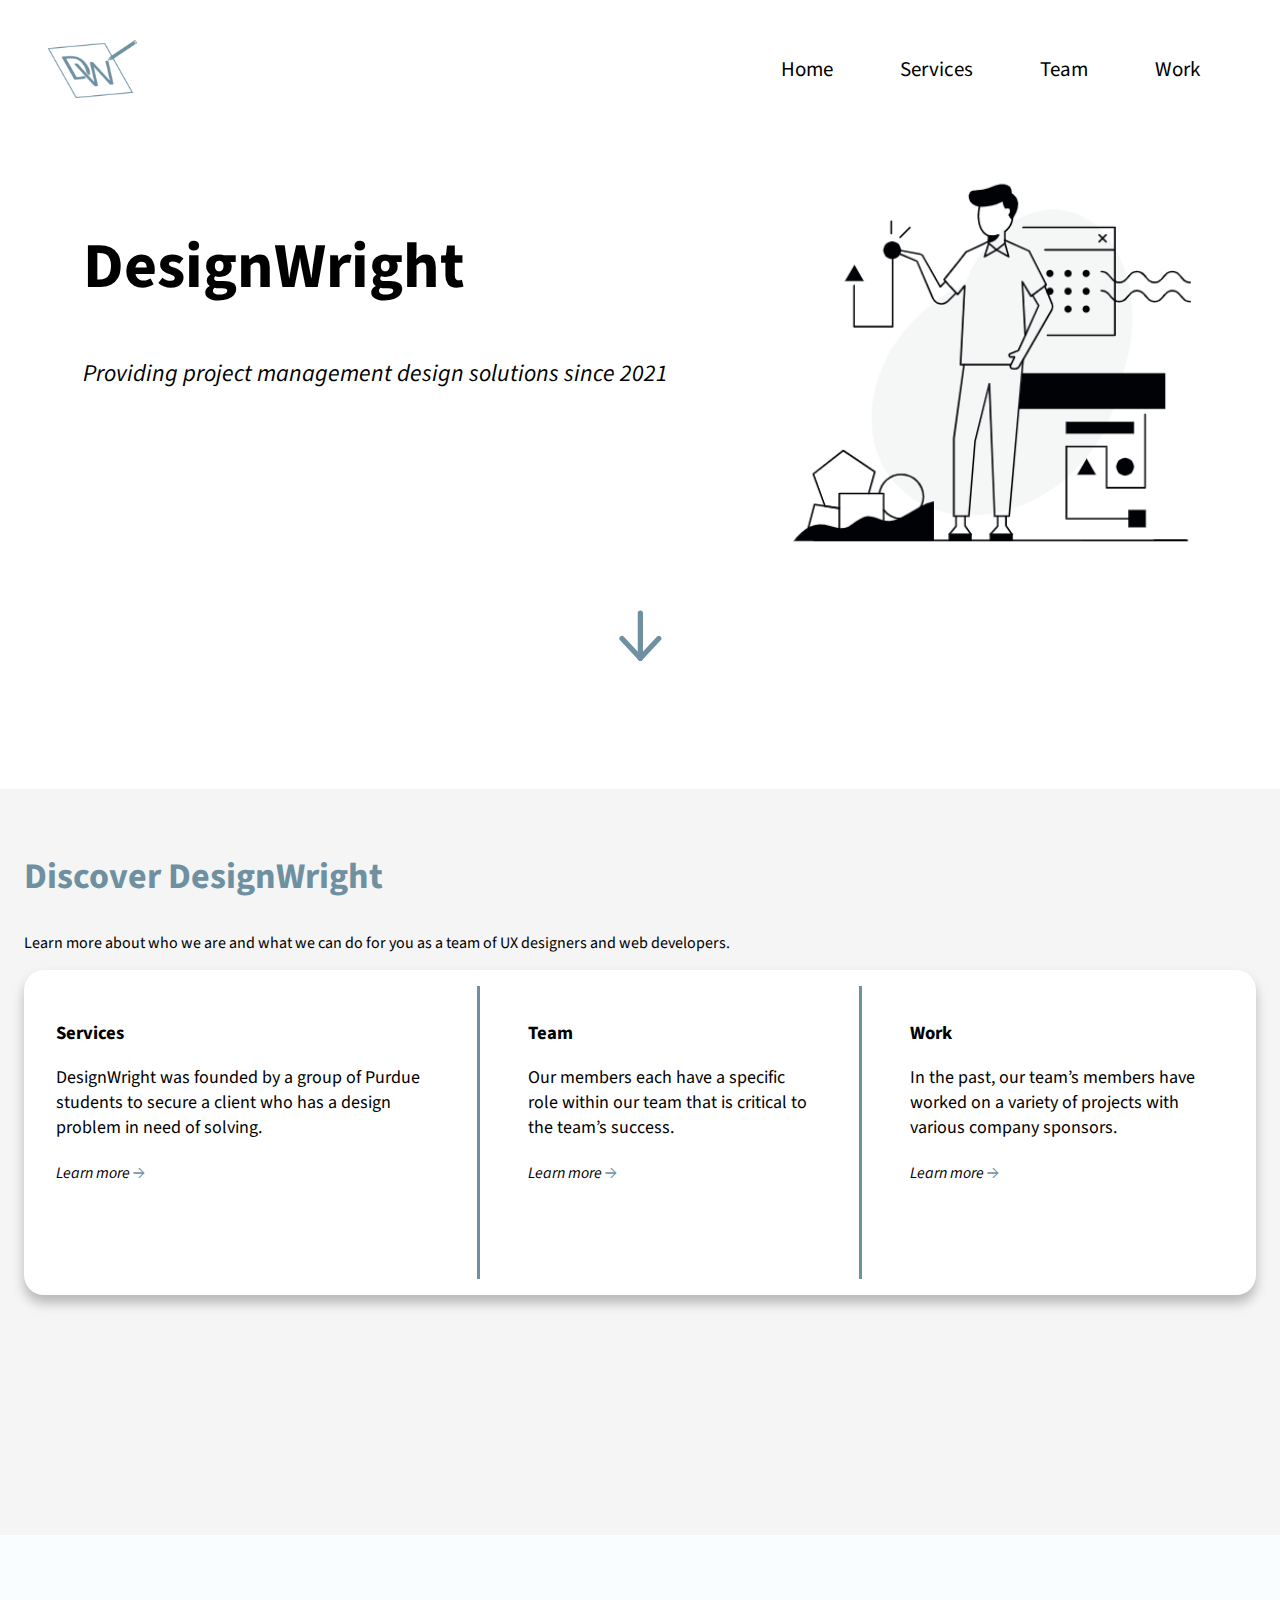
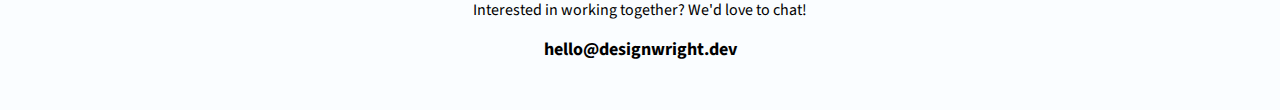
==== index.html @ fab20cf0 "Revised home page" ====
<!DOCTYPE html>
<html lang="en">
<head>
  <meta charset="UTF-8">
  <meta http-equiv="X-UA-Compatible" content="IE=edge">
  <meta name="viewport" content="width=device-width, initial-scale=1.0">
  <meta name="description" content="DesignWright's website for CGT41101 at Purdue University - West Lafayette, Indiana. Ariana Eskew, Anika Antony, Angela Zhou, Katie Jewell, Jake Donovan, Brandon Nguyen">
  <title>DesignWright | Home</title>
  <link rel="shortcut icon" href="./assets/logo/logo-2.png" type="image/x-icon">
  <link href="https://fonts.googleapis.com/icon?family=Material+Icons"rel="stylesheet">
  <link rel="stylesheet" href="./css/main.css" media="all">
  <script src="./js/jquery-3.6.0.min.js" defer></script>
  <script src="./js/script.js" defer></script>
</head>
<body>

  <!-- GLOBAL HEADER -->
  <header>
    <a href="/"><img class="logo" src="./assets/logo/final-logo.svg" alt="logo of DesignWright"></a>
    <div class="menu-btns">
      <button id="open-menu-btn">
        <span class="material-icons">menu</span>
      </button>
      <button id="close-menu-btn">
        <span class="material-icons">close</span>
      </button>
    </div>
    <div id="nav-container">
      <nav>
        <a href="/">Home</a>
        <a href="/services/">Services</a>
        <a href="/team/">Team</a>
        <a href="/work/">Work</a>
      </nav>
    </div>
  </header>
  <!-- GLOBAL HEADER -->
  
  <main>
    <section>
      <div>
        <h1>DesignWright</h1>
        <p>Providing project management design solutions since 2021</p>
      </div>
      <div>
        <img src="./assets/home/home-hero.svg" alt="">
      </div>
    </section>
    <div class="down-arrow">
      <img src="./assets/home/down-arrow.svg" alt="">
    </div>
    <section>
      <h2>Discover DesignWright</h2>
      <p>Learn more about who we are and what we can do for you as a team of UX designers and web developers.</p>
      <div class="panels">
        <div>
          <h3>Services</h3>
          <p>DesignWright was founded by a group of Purdue students to secure a client who has a design problem in need of solving.</p>
          <a href="/services/">Learn more <span>&rarr;</span></a>
        </div>
        <img class="divider-line" src="./assets/home/divider.svg" alt="">
        <div>
          <h3>Team</h3>
          <p>Our members each have a specific role within our team that is critical to the team’s success. </p>
          <a href="./team/">Learn more <span>&rarr;</span></a>
        </div>
        <img class="divider-line" src="./assets/home/divider.svg" alt="">
        <div>
          <h3>Work</h3>
          <p>In the past, our team’s members have worked on a variety of projects with various company sponsors. </p>
          <a href="./work/">Learn more <span>&rarr;</span></a>
        </div>
      </div>
    </section>
  </main>

  <!-- GLOBAL FOOTER -->
  <footer>
    <p>Interested in working together? We'd love to chat!</p>
    <a href="mailto:hello@designwright.dev">hello@designwright.dev</a>
  </footer>
  <!-- GLOBAL FOOTER -->
  
</body>
</html>
---- css/main.css ----
/* Mobile First Design */

/* Import Source Sans Pro font from Google Fonts */
@import url('https://fonts.googleapis.com/css2?family=Source+Sans+Pro:ital,wght@0,200;0,300;0,400;0,700;1,200;1,300;1,400;1,700&display=swap');

:root {
  --accent: #6E90A0;
}

* {
  box-sizing: border-box;
  font-family: 'Source Sans Pro', sans-serif;
  /* outline: 1px red solid; */
}

body {
  margin: 0;
}

img {
  max-width: 100%;
  display: block;
}

header {
  margin-top: 1rem;
  margin-bottom: 2rem;
}

.logo {
  margin-left: 24px;
}

#open-menu-btn, #close-menu-btn {
  position: absolute;
  top: 0;
  right: 0;
  z-index: 2;
  border: none;
  padding: 1rem;
  background-color: #fff;
}

#close-menu-btn {
  box-shadow: -4px 0 2px -2px rgba(0, 0, 0, 0.25);
  border-left: 1px solid var(--accent);
}

#open-menu-btn > span, #close-menu-btn > span {
  font-size: 3.2rem;
  color: var(--accent);
}

#close-menu-btn {
  display: none;
}

#nav-container {
  display: none;
  position: absolute;
  background-color: #fff;
  box-shadow: 0px 4px 6px rgba(0, 0, 0, 0.25);
  top: 87px;
  width: 100%;
}

nav > a {
  display: block;
  color: inherit;
  text-decoration: none;
  text-align: center;
  padding: 2rem;
  font-size: 36px;
  border-bottom: 1px solid var(--accent);
}

nav > a:first-child {
  border-top: 1px solid var(--accent);
}

section {
  padding: 1.5rem;
}

footer {
  background-color: #fAfdff;
  text-align: center;
  padding: 3rem 0;
}

footer > a {
  text-decoration: none;
  color: inherit;
  font-weight: bold;
  font-size: 18px;
}

main > section:nth-child(1) {
  display: flex;
}

main > section:nth-child(3) {
  padding-bottom: 5rem;
}

main > section:nth-child(3) > h2 {
  text-align: center;
  color: var(--accent);
}

.down-arrow {
  display: flex;
  justify-content: center;
  margin-top: 2.5rem;
  margin-bottom: 8rem;
}

.panels {
  display: flex;
  flex-direction: column;
  gap: 32px;
}

.panels > div {
  box-shadow: 0px 4px 15px rgba(0, 0, 0, 0.25);
  border-radius: 7px;
  padding: 1rem;
}

.panels > div > h3 {
  color: var(--accent);
}

.panels > div > a {
  text-decoration: none;
  color: inherit;
  font-style: italic;
}

.panels > div > a > span {
  color: var(--accent);
  font-size: 20px;
}

.divider-line { 
  display: none; 
}

@media (min-width: 1024px) {

  .menu-btns {
    display: none;
  }
  
  .logo {
    margin: 0;
  }

  #nav-container {
    display: block;
    position: static;
    box-shadow: none;
    width: inherit;
  }
  
  header {
    display: flex;
    align-items: center;
    justify-content: space-between;
    padding: 1.5rem 3rem;
  }

  nav > a {
    border: none;
    display: inline;
    font-size: 21px;
  }

  nav > a:first-child {
    border: none;
  }

  main > section:nth-child(1) {
    justify-content: space-around;
  }

  main > section:nth-child(1) h1 {
    font-size: 64px;
  }

  main > section:nth-child(1) p {
    font-size: 24px;
    font-style: italic;
  }

  main > section:nth-child(3) {
    background-color: #F5F5F5;
    padding-top: 2rem;
    padding-bottom: 15rem;
  }

  main > section:nth-child(3) > h2 {
    text-align: inherit;
    font-size: 36px;
  }

  main > section:nth-child(3) > p {
    font-size: 16px;
  }

  .panels {
    flex-direction: row;
    box-shadow: 0px 8px 12px rgba(0, 0, 0, 0.25);
    border-radius: 20px;
    padding: 1rem;
    background-color: #fff;
  }

  .panels > div {
    box-shadow: none;
    border-radius: 0;
    padding: 1rem;
  }

  .panels > div > h3 {
    color: inherit;
  }

  .panels > div > p {
    font-size: 18px;
  }

  .divider-line {
    display: inline;
  }


}
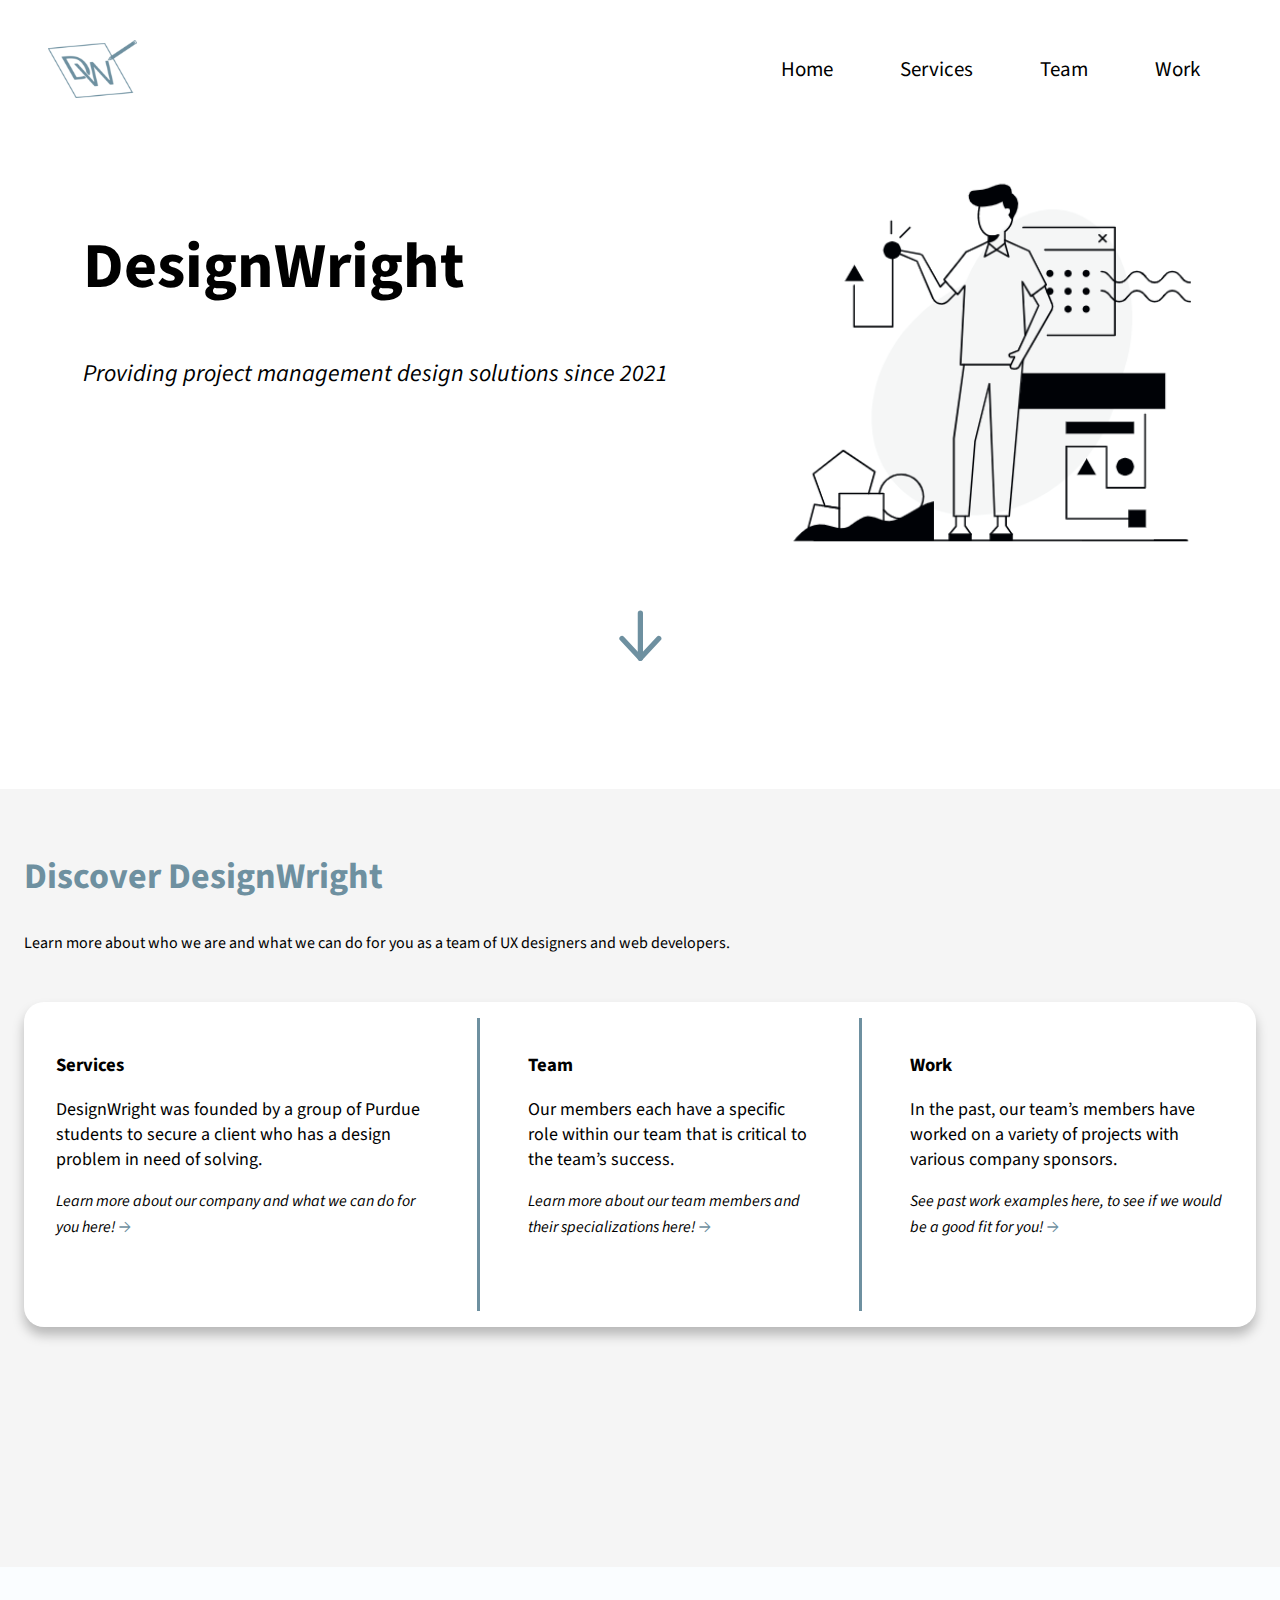
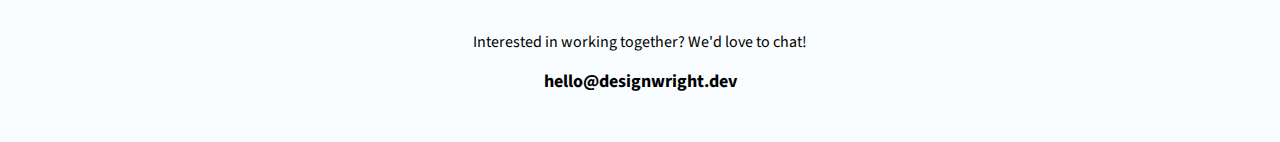
==== commit 90d1941d: "Update the content of the links and create a new div for section header" ====
--- a/index.html
+++ b/index.html
@@ -8,7 +8,8 @@
   <title>DesignWright | Home</title>
   <link rel="shortcut icon" href="./assets/logo/logo-2.png" type="image/x-icon">
   <link href="https://fonts.googleapis.com/icon?family=Material+Icons"rel="stylesheet">
-  <link rel="stylesheet" href="./css/main.css" media="all">
+  <link rel="stylesheet" href="./css/global.css" media="all">
+  <link rel="stylesheet" href="./css/home.css" media="all">
   <script src="./js/jquery-3.6.0.min.js" defer></script>
   <script src="./js/script.js" defer></script>
 </head>
@@ -28,7 +29,7 @@
     <div id="nav-container">
       <nav>
         <a href="/">Home</a>
-        <a href="/services/">Services</a>
+        <a href="/about/">Services</a>
         <a href="/team/">Team</a>
         <a href="/work/">Work</a>
       </nav>
@@ -50,25 +51,27 @@
       <img src="./assets/home/down-arrow.svg" alt="">
     </div>
     <section>
-      <h2>Discover DesignWright</h2>
-      <p>Learn more about who we are and what we can do for you as a team of UX designers and web developers.</p>
+      <div class="section-header">
+        <h2>Discover DesignWright</h2>
+        <p>Learn more about who we are and what we can do for you as a team of UX designers and web developers.</p>
+      </div>
       <div class="panels">
         <div>
           <h3>Services</h3>
           <p>DesignWright was founded by a group of Purdue students to secure a client who has a design problem in need of solving.</p>
-          <a href="/services/">Learn more <span>&rarr;</span></a>
+          <a href="/about/">Learn more about our company and what we can do for you here! <span>&rarr;</span></a>
         </div>
         <img class="divider-line" src="./assets/home/divider.svg" alt="">
         <div>
           <h3>Team</h3>
           <p>Our members each have a specific role within our team that is critical to the team’s success. </p>
-          <a href="./team/">Learn more <span>&rarr;</span></a>
+          <a href="/team/">Learn more about our team members and their specializations here! <span>&rarr;</span></a>
         </div>
         <img class="divider-line" src="./assets/home/divider.svg" alt="">
         <div>
           <h3>Work</h3>
           <p>In the past, our team’s members have worked on a variety of projects with various company sponsors. </p>
-          <a href="./work/">Learn more <span>&rarr;</span></a>
+          <a href="/work/">See past work examples here, to see if we would be a good fit for you! <span>&rarr;</span></a>
         </div>
       </div>
     </section>
--- a/css/global.css
+++ b/css/global.css
@@ -0,0 +1,132 @@
+/* Mobile First Design */
+
+/* Import Source Sans Pro font from Google Fonts */
+@import url('https://fonts.googleapis.com/css2?family=Source+Sans+Pro:ital,wght@0,200;0,300;0,400;0,700;1,200;1,300;1,400;1,700&display=swap');
+
+:root {
+  --accent: #6E90A0;
+}
+
+* {
+  box-sizing: border-box;
+  font-family: 'Source Sans Pro', sans-serif;
+  /* outline: 1px red solid; */
+}
+
+body {
+  margin: 0;
+}
+
+img {
+  max-width: 100%;
+  display: block;
+}
+
+header {
+  margin-top: 1rem;
+  margin-bottom: 2rem;
+}
+
+.logo {
+  margin-left: 24px;
+}
+
+#open-menu-btn, #close-menu-btn {
+  position: absolute;
+  top: 0;
+  right: 0;
+  z-index: 2;
+  border: none;
+  padding: 1rem;
+  background-color: #fff;
+}
+
+#close-menu-btn {
+  box-shadow: -4px 0 2px -2px rgba(0, 0, 0, 0.25);
+  border-left: 1px solid var(--accent);
+}
+
+#open-menu-btn > span, #close-menu-btn > span {
+  font-size: 3.2rem;
+  color: var(--accent);
+}
+
+#close-menu-btn {
+  display: none;
+}
+
+#nav-container {
+  display: none;
+  position: absolute;
+  background-color: #fff;
+  box-shadow: 0px 4px 6px rgba(0, 0, 0, 0.25);
+  top: 87px;
+  width: 100%;
+}
+
+nav > a {
+  display: block;
+  color: inherit;
+  text-decoration: none;
+  text-align: center;
+  padding: 2rem;
+  font-size: 36px;
+  border-bottom: 1px solid var(--accent);
+}
+
+nav > a:first-child {
+  border-top: 1px solid var(--accent);
+}
+
+section {
+  padding: 1.5rem;
+}
+
+footer {
+  background-color: #fAfdff;
+  text-align: center;
+  padding: 3rem 0;
+}
+
+footer > a {
+  text-decoration: none;
+  color: inherit;
+  font-weight: bold;
+  font-size: 18px;
+}
+
+@media (min-width: 1024px) {
+
+  .menu-btns {
+    display: none;
+  }
+  
+  .logo {
+    margin: 0;
+  }
+
+  #nav-container {
+    display: block;
+    position: static;
+    box-shadow: none;
+    width: inherit;
+  }
+  
+  header {
+    display: flex;
+    align-items: center;
+    justify-content: space-between;
+    padding: 1.5rem 3rem;
+  }
+
+  nav > a {
+    border: none;
+    display: inline;
+    font-size: 21px;
+  }
+
+  nav > a:first-child {
+    border: none;
+  }
+
+}
--- a/css/home.css
+++ b/css/home.css
@@ -0,0 +1,116 @@
+/* CSS for Home  */
+
+main > section:nth-child(1) {
+  display: flex;
+}
+
+main > section:nth-child(3) {
+  padding-bottom: 5rem;
+}
+
+.section-header > h2 {
+  color: var(--accent);
+}
+
+.down-arrow {
+  display: flex;
+  justify-content: center;
+  margin-top: 2.5rem;
+  margin-bottom: 8rem;
+}
+
+.panels {
+  display: flex;
+  flex-direction: column;
+  gap: 32px;
+}
+
+.panels > div {
+  box-shadow: 0px 4px 15px rgba(0, 0, 0, 0.25);
+  border-radius: 7px;
+  padding: 1rem;
+}
+
+.panels > div > h3 {
+  color: var(--accent);
+}
+
+.panels > div > a {
+  text-decoration: none;
+  color: inherit;
+  font-style: italic;
+}
+
+.panels > div > a > span {
+  color: var(--accent);
+  font-size: 20px;
+}
+
+.divider-line { 
+  display: none; 
+}
+
+@media (min-width: 1024px) {
+  
+  main > section:nth-child(1) {
+    justify-content: space-around;
+  }
+
+  main > section:nth-child(1) h1 {
+    font-size: 64px;
+  }
+
+  main > section:nth-child(1) p {
+    font-size: 24px;
+    font-style: italic;
+  }
+
+  main > section:nth-child(3) {
+    background-color: #F5F5F5;
+    padding-top: 2rem;
+    padding-bottom: 15rem;
+  }
+
+  .section-header {
+    max-width: 1260px;
+    margin: 0 auto;
+  }
+
+  .section-header > h2 {
+    font-size: 36px;
+  }
+
+  .section-header > p {
+    font-size: 16px;
+  }
+
+  .panels {
+    flex-direction: row;
+    box-shadow: 0px 8px 12px rgba(0, 0, 0, 0.25);
+    border-radius: 20px;
+    padding: 1rem;
+    background-color: #fff;
+    max-width: 1260px;
+    margin: 0 auto;
+    margin-top: 3rem;
+  }
+
+  .panels > div {
+    box-shadow: none;
+    border-radius: 0;
+    padding: 1rem;
+  }
+
+  .panels > div > h3 {
+    color: inherit;
+  }
+
+  .panels > div > p {
+    font-size: 18px;
+  }
+
+  .divider-line {
+    display: inline;
+  }
+
+}
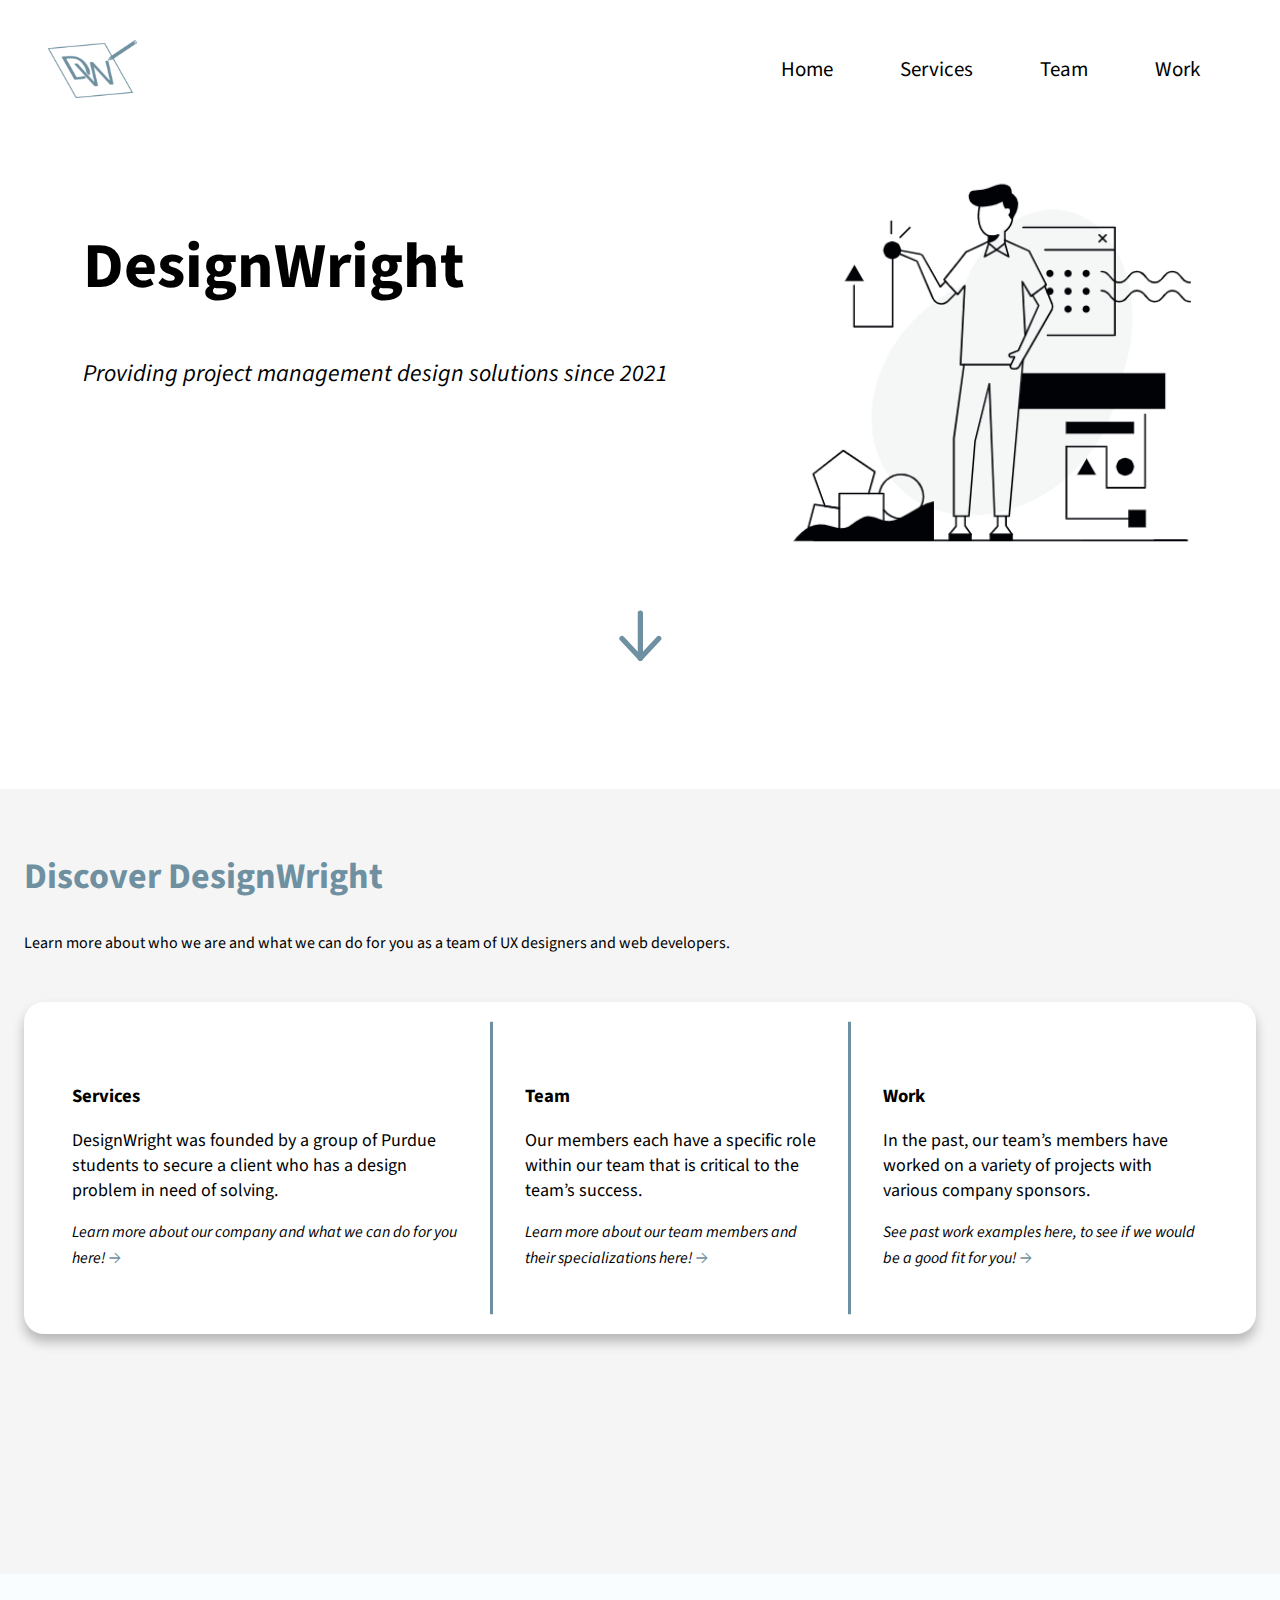
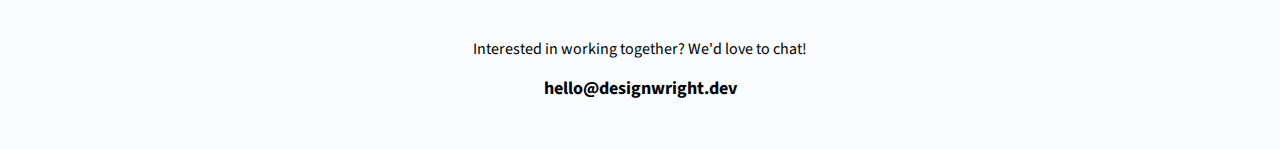
==== commit 818c0294: "Use services instead of about" ====
--- a/index.html
+++ b/index.html
@@ -29,7 +29,7 @@
     <div id="nav-container">
       <nav>
         <a href="/">Home</a>
-        <a href="/about/">Services</a>
+        <a href="/services/">Services</a>
         <a href="/team/">Team</a>
         <a href="/work/">Work</a>
       </nav>
@@ -59,7 +59,7 @@
         <div>
           <h3>Services</h3>
           <p>DesignWright was founded by a group of Purdue students to secure a client who has a design problem in need of solving.</p>
-          <a href="/about/">Learn more about our company and what we can do for you here! <span>&rarr;</span></a>
+          <a href="/services/">Learn more about our company and what we can do for you here! <span>&rarr;</span></a>
         </div>
         <img class="divider-line" src="./assets/home/divider.svg" alt="">
         <div>
--- a/css/global.css
+++ b/css/global.css
@@ -4,7 +4,16 @@
 @import url('https://fonts.googleapis.com/css2?family=Source+Sans+Pro:ital,wght@0,200;0,300;0,400;0,700;1,200;1,300;1,400;1,700&display=swap');
 
 :root {
-  --accent: #6E90A0;
+  --accent: #6e90a0;
+  --page-title-clr: #232e33;
+  --page-title-font-size: 64pt;
+  --heading1-clr: #6e90a0;
+  --heading1-font-size: 36pt;
+  --heading2-clr: #232e33;
+  --heading2-font-size: 22pt;
+  --body-text-clr: #232e33;
+  --body-text-font-size: 16pt;
+
 }
 
 * {
--- a/css/home.css
+++ b/css/home.css
@@ -2,10 +2,6 @@
 
 main > section:nth-child(1) {
   display: flex;
-}
-
-main > section:nth-child(3) {
-  padding-bottom: 5rem;
 }
 
 .section-header > h2 {
@@ -22,13 +18,13 @@
 .panels {
   display: flex;
   flex-direction: column;
-  gap: 32px;
 }
 
 .panels > div {
   box-shadow: 0px 4px 15px rgba(0, 0, 0, 0.25);
   border-radius: 7px;
-  padding: 1rem;
+  padding: 2rem;
+  margin: 15px 0;
 }
 
 .panels > div > h3 {
@@ -66,7 +62,7 @@
   }
 
   main > section:nth-child(3) {
-    background-color: #F5F5F5;
+    background-color: #f5f5f5;
     padding-top: 2rem;
     padding-bottom: 15rem;
   }
@@ -98,7 +94,6 @@
   .panels > div {
     box-shadow: none;
     border-radius: 0;
-    padding: 1rem;
   }
 
   .panels > div > h3 {
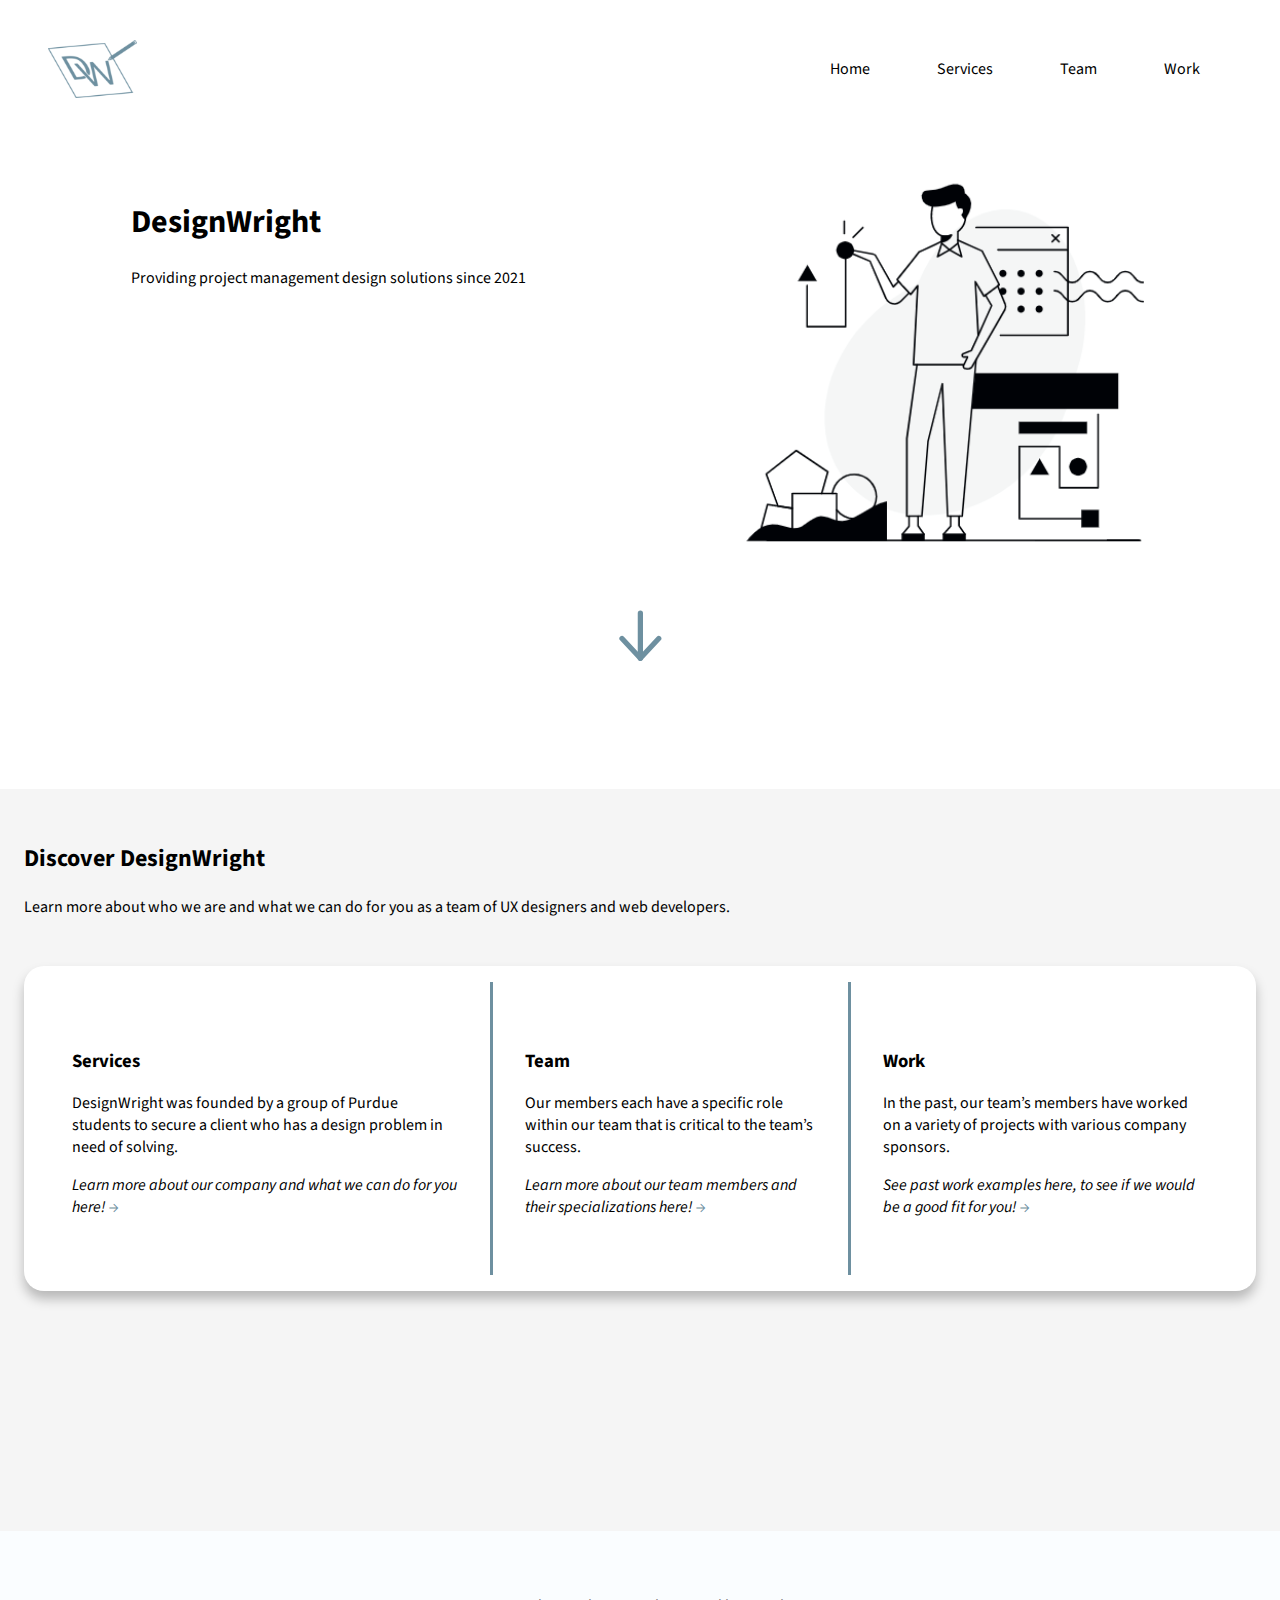
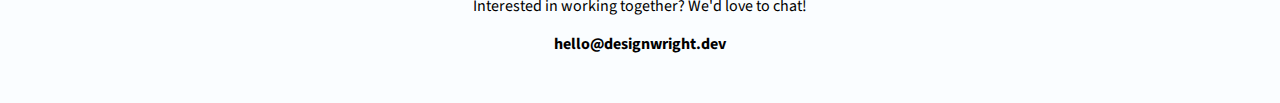
==== commit e1f1b9fb: "Setting up services page" ====
--- a/index.html
+++ b/index.html
@@ -6,7 +6,7 @@
   <meta name="viewport" content="width=device-width, initial-scale=1.0">
   <meta name="description" content="DesignWright's website for CGT41101 at Purdue University - West Lafayette, Indiana. Ariana Eskew, Anika Antony, Angela Zhou, Katie Jewell, Jake Donovan, Brandon Nguyen">
   <title>DesignWright | Home</title>
-  <link rel="shortcut icon" href="./assets/logo/logo-2.png" type="image/x-icon">
+  <link rel="shortcut icon" href="../assets/logo/logo-2.png" type="image/x-icon">
   <link href="https://fonts.googleapis.com/icon?family=Material+Icons"rel="stylesheet">
   <link rel="stylesheet" href="./css/global.css" media="all">
   <link rel="stylesheet" href="./css/home.css" media="all">
--- a/css/global.css
+++ b/css/global.css
@@ -5,15 +5,6 @@
 
 :root {
   --accent: #6e90a0;
-  --page-title-clr: #232e33;
-  --page-title-font-size: 64pt;
-  --heading1-clr: #6e90a0;
-  --heading1-font-size: 36pt;
-  --heading2-clr: #232e33;
-  --heading2-font-size: 22pt;
-  --body-text-clr: #232e33;
-  --body-text-font-size: 16pt;
-
 }
 
 * {
@@ -56,7 +47,6 @@
 }
 
 #open-menu-btn > span, #close-menu-btn > span {
-  font-size: 3.2rem;
   color: var(--accent);
 }
 
@@ -79,7 +69,6 @@
   text-decoration: none;
   text-align: center;
   padding: 2rem;
-  font-size: 36px;
   border-bottom: 1px solid var(--accent);
 }
 
@@ -101,7 +90,6 @@
   text-decoration: none;
   color: inherit;
   font-weight: bold;
-  font-size: 18px;
 }
 
 @media (min-width: 1024px) {
@@ -131,7 +119,6 @@
   nav > a {
     border: none;
     display: inline;
-    font-size: 21px;
   }
 
   nav > a:first-child {
--- a/css/home.css
+++ b/css/home.css
@@ -2,10 +2,6 @@
 
 main > section:nth-child(1) {
   display: flex;
-}
-
-.section-header > h2 {
-  color: var(--accent);
 }
 
 .down-arrow {
@@ -27,10 +23,6 @@
   margin: 15px 0;
 }
 
-.panels > div > h3 {
-  color: var(--accent);
-}
-
 .panels > div > a {
   text-decoration: none;
   color: inherit;
@@ -39,7 +31,6 @@
 
 .panels > div > a > span {
   color: var(--accent);
-  font-size: 20px;
 }
 
 .divider-line { 
@@ -52,15 +43,6 @@
     justify-content: space-around;
   }
 
-  main > section:nth-child(1) h1 {
-    font-size: 64px;
-  }
-
-  main > section:nth-child(1) p {
-    font-size: 24px;
-    font-style: italic;
-  }
-
   main > section:nth-child(3) {
     background-color: #f5f5f5;
     padding-top: 2rem;
@@ -70,14 +52,6 @@
   .section-header {
     max-width: 1260px;
     margin: 0 auto;
-  }
-
-  .section-header > h2 {
-    font-size: 36px;
-  }
-
-  .section-header > p {
-    font-size: 16px;
   }
 
   .panels {
@@ -100,10 +74,6 @@
     color: inherit;
   }
 
-  .panels > div > p {
-    font-size: 18px;
-  }
-
   .divider-line {
     display: inline;
   }
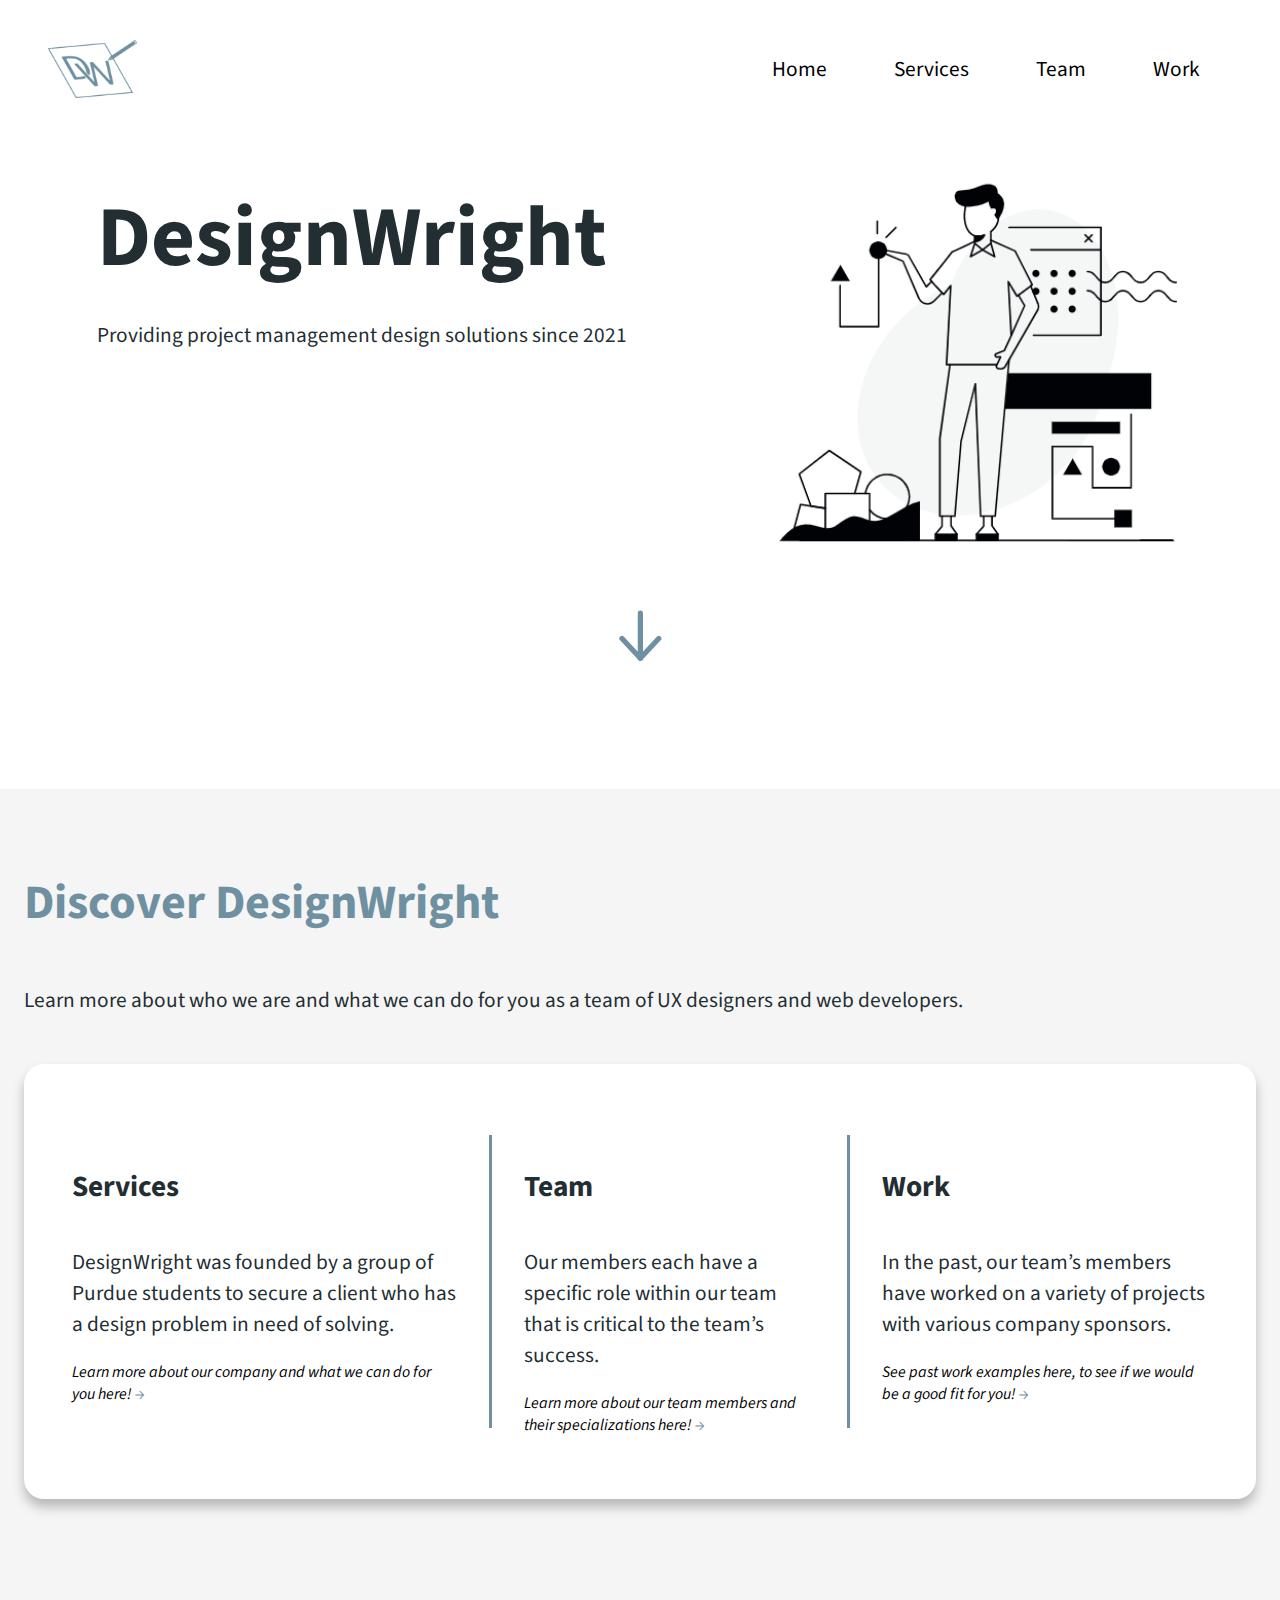
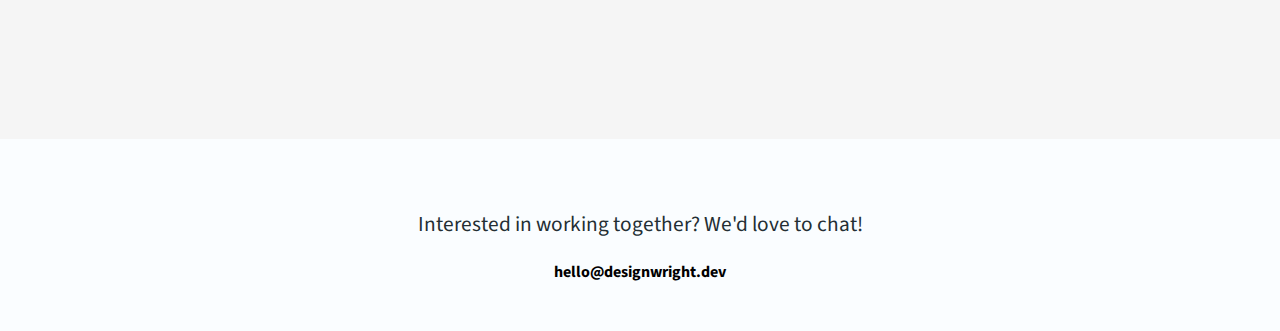
==== commit 7ebd4b19: "Fix responsiveness for pages and finalize services page" ====
--- a/index.html
+++ b/index.html
@@ -40,7 +40,7 @@
   <main>
     <section>
       <div>
-        <h1>DesignWright</h1>
+        <h2>DesignWright</h2>
         <p>Providing project management design solutions since 2021</p>
       </div>
       <div>
@@ -52,24 +52,24 @@
     </div>
     <section>
       <div class="section-header">
-        <h2>Discover DesignWright</h2>
+        <h3>Discover DesignWright</h3>
         <p>Learn more about who we are and what we can do for you as a team of UX designers and web developers.</p>
       </div>
       <div class="panels">
         <div>
-          <h3>Services</h3>
+          <h4>Services</h4>
           <p>DesignWright was founded by a group of Purdue students to secure a client who has a design problem in need of solving.</p>
           <a href="/services/">Learn more about our company and what we can do for you here! <span>&rarr;</span></a>
         </div>
         <img class="divider-line" src="./assets/home/divider.svg" alt="">
         <div>
-          <h3>Team</h3>
+          <h4>Team</h4>
           <p>Our members each have a specific role within our team that is critical to the team’s success. </p>
           <a href="/team/">Learn more about our team members and their specializations here! <span>&rarr;</span></a>
         </div>
         <img class="divider-line" src="./assets/home/divider.svg" alt="">
         <div>
-          <h3>Work</h3>
+          <h4>Work</h4>
           <p>In the past, our team’s members have worked on a variety of projects with various company sponsors. </p>
           <a href="/work/">See past work examples here, to see if we would be a good fit for you! <span>&rarr;</span></a>
         </div>
--- a/css/global.css
+++ b/css/global.css
@@ -11,6 +11,18 @@
   box-sizing: border-box;
   font-family: 'Source Sans Pro', sans-serif;
   /* outline: 1px red solid; */
+}
+
+h2, h4, p {
+  color: #232e33;
+}
+
+h2 {
+  margin: 0;
+}
+
+h3 {
+  color: #6e90a0;
 }
 
 body {
@@ -39,6 +51,10 @@
   border: none;
   padding: 1rem;
   background-color: #fff;
+}
+
+#open-menu-btn > span, #close-menu-btn > span {
+  font-size: 35pt;
 }
 
 #close-menu-btn {
@@ -70,6 +86,7 @@
   text-align: center;
   padding: 2rem;
   border-bottom: 1px solid var(--accent);
+  font-size: 16pt;
 }
 
 nav > a:first-child {
@@ -126,3 +143,22 @@
   }
 
 }
+
+@media (min-width: 1024px) {
+
+  h2 {
+    font-size: 64pt;
+  }
+
+  h3 {
+    font-size: 36pt;
+  }
+
+  h4 {
+    font-size: 22pt;
+  }
+
+  p {
+    font-size: 16pt;
+  }
+}
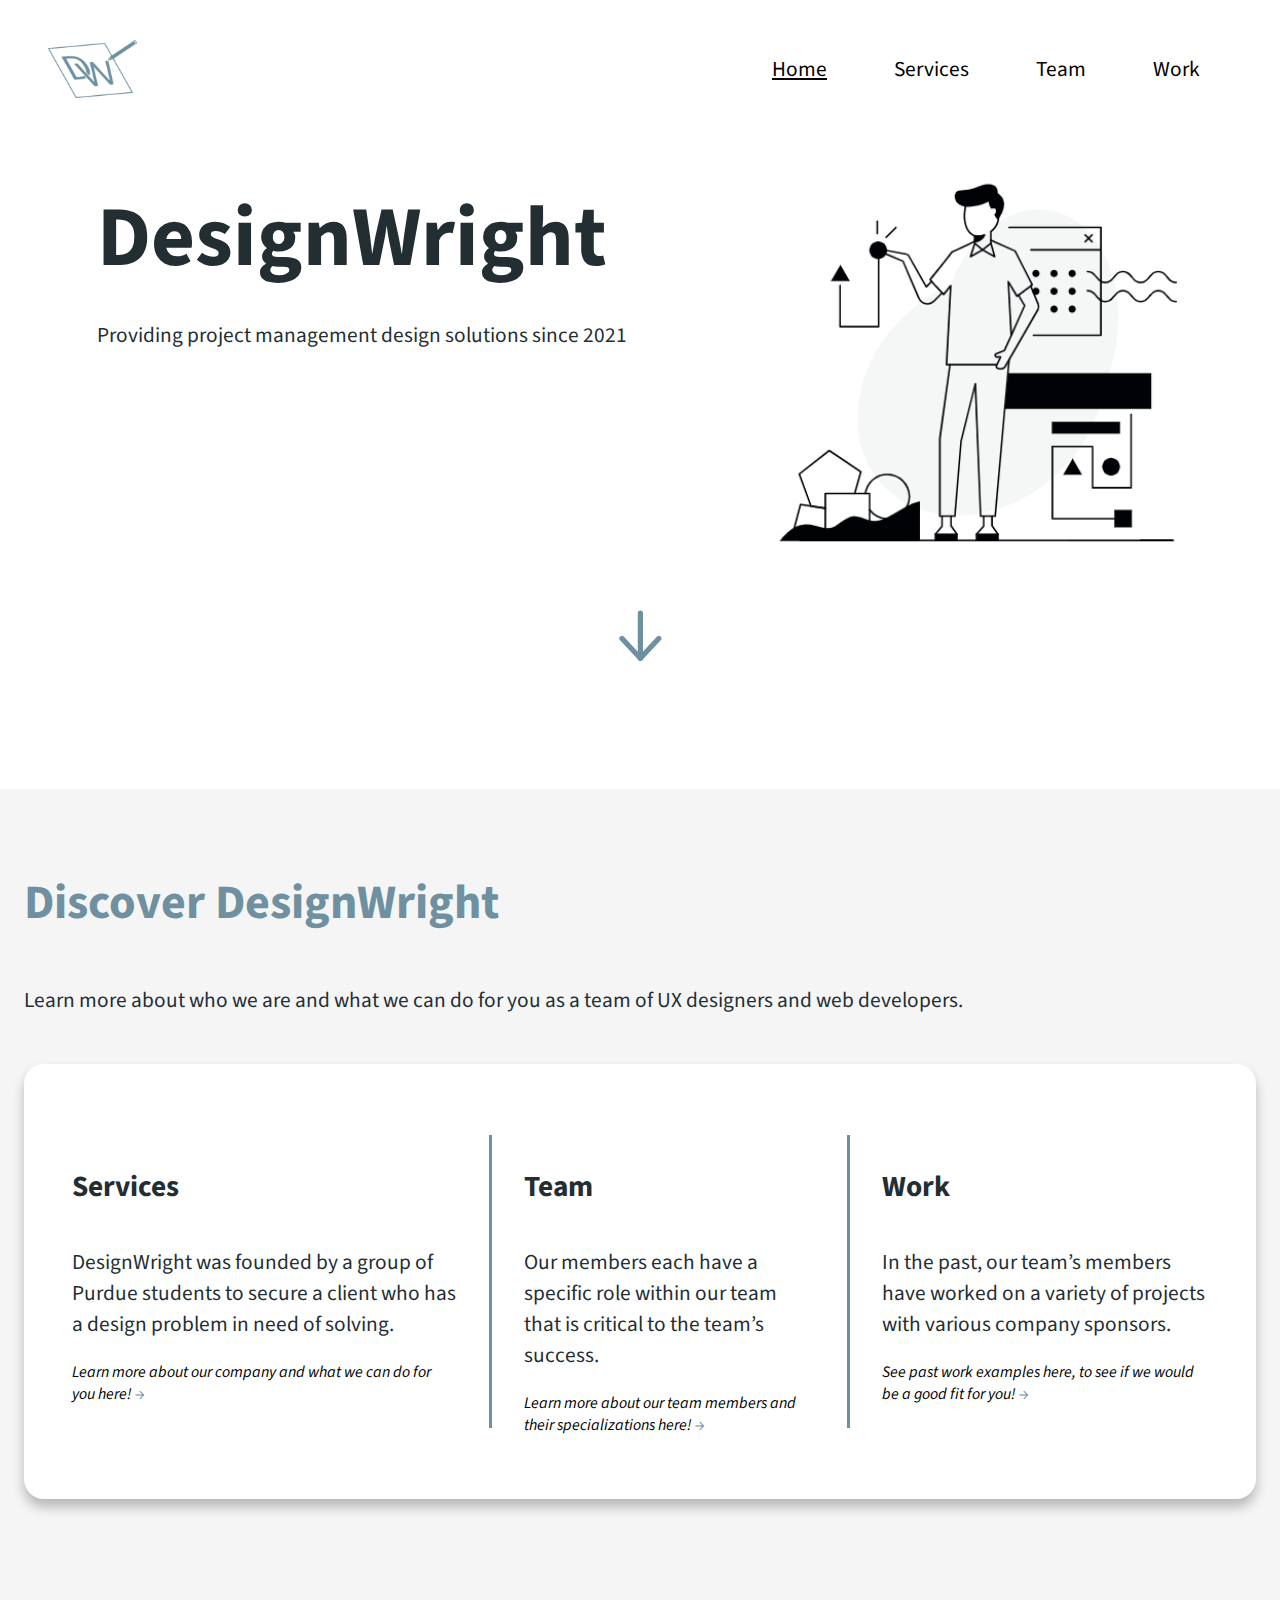
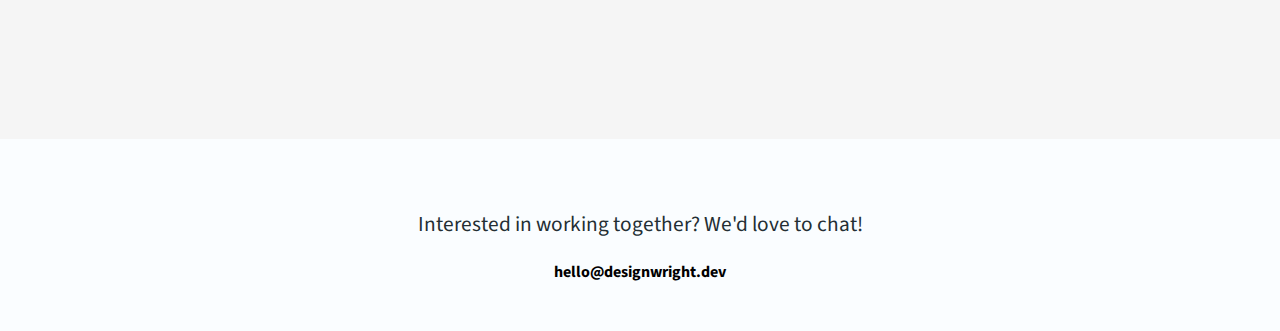
==== commit ec196011: "Added inline CSS to reflect what pages the user is currently on by adding underline..Improve navigat" ====
--- a/index.html
+++ b/index.html
@@ -28,7 +28,7 @@
     </div>
     <div id="nav-container">
       <nav>
-        <a href="/">Home</a>
+        <a href="/" style="text-decoration: underline;">Home</a>
         <a href="/services/">Services</a>
         <a href="/team/">Team</a>
         <a href="/work/">Work</a>
